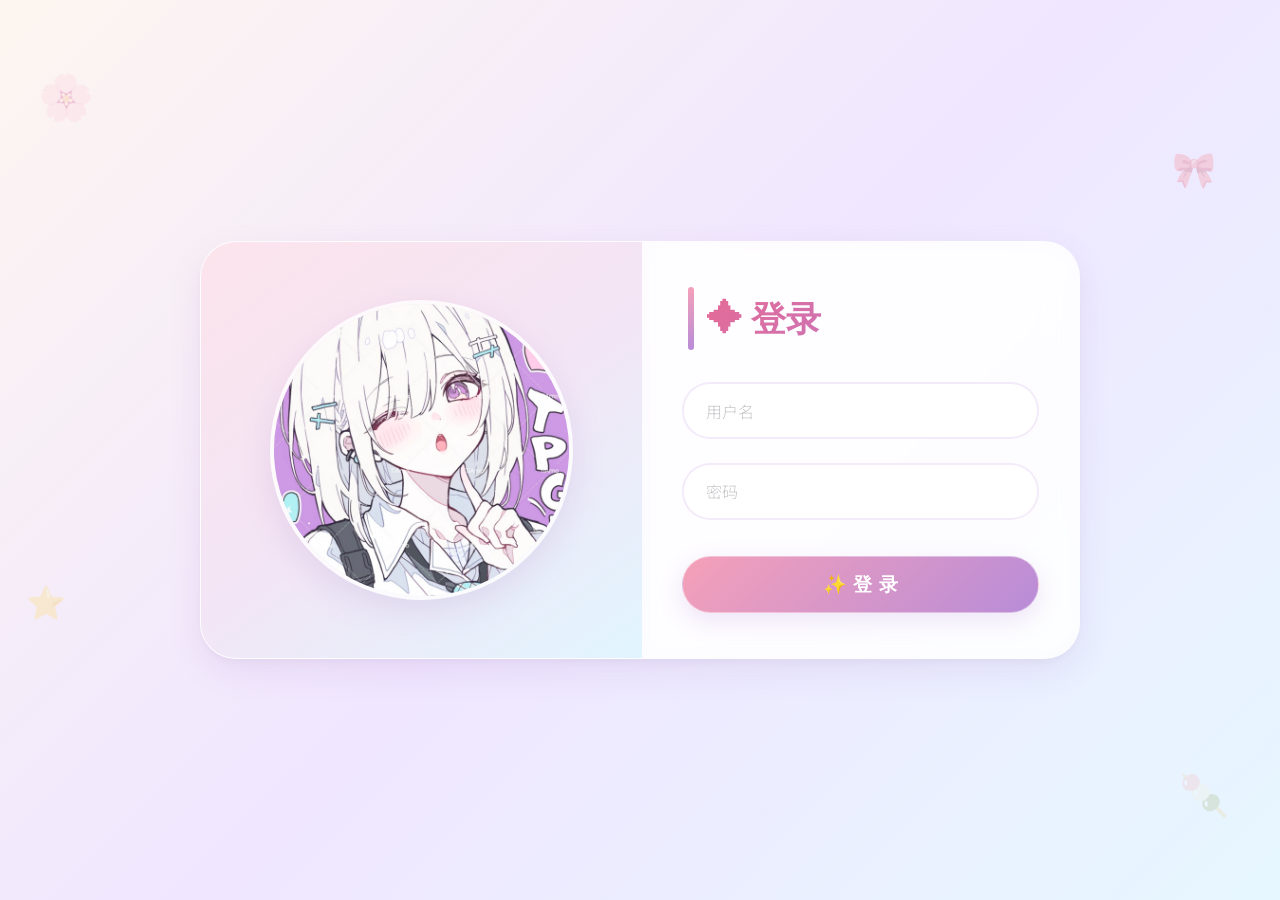
==== index.html @ 67e8c261 "v1.0.0: 次元书屋轻小说文库 - 初始版本 功能: - 登录页面 (index.html) - 张三/123456 - 轻小说文库首页 (pages/library.html) - 20部轻小说" ====
<!DOCTYPE html>
<html lang="zh-CN">
<head>
  <meta charset="UTF-8">
  <meta name="viewport" content="width=device-width, initial-scale=1.0">
  <title>🌸 登录 · 次元书屋</title>
  <link rel="stylesheet" href="assets/css/base.css">
  <style>
    /* ===== 登录页专属样式 ===== */
    body {
      display: flex;
      align-items: center;
      justify-content: center;
      padding: 1.5rem;
    }

    /* 登录卡片 */
    .login-box {
      display: flex;
      max-width: 880px;
      width: 100%;
      background: rgba(255, 255, 255, 0.55);
      backdrop-filter: blur(16px);
      -webkit-backdrop-filter: blur(16px);
      border-radius: 36px;
      box-shadow: var(--shadow-lg), var(--shadow-sm);
      overflow: hidden;
      border: 1px solid rgba(255, 255, 255, 0.7);
      transition: all 0.3s ease;
      position: relative;
      z-index: 1;
    }
    .login-box:hover {
      box-shadow: var(--shadow-hover), var(--shadow-sm);
    }

    /* 左边图片 */
    .left-img {
      flex: 1.1;
      background: linear-gradient(145deg, #fce4ec, #f3e5f5, #e1f5fe);
      display: flex;
      align-items: center;
      justify-content: center;
      padding: 2rem 1.5rem;
      min-height: 380px;
    }
    .left-img img {
      max-width: 100%;
      max-height: 300px;
      width: auto;
      height: auto;
      border-radius: 50%;
      object-fit: cover;
      box-shadow: 0 12px 32px rgba(150, 100, 180, 0.15);
      border: 4px solid rgba(255, 255, 255, 0.8);
      transition: transform 0.4s cubic-bezier(.34,1.56,.64,1), box-shadow 0.4s ease;
    }
    .left-img img:hover {
      transform: scale(1.05) rotate(-2deg);
      box-shadow: 0 18px 40px rgba(150, 100, 180, 0.2);
    }

    /* 右边表单 */
    .right-form {
      flex: 1;
      padding: 2.8rem 2.5rem;
      display: flex;
      flex-direction: column;
      justify-content: center;
      background: rgba(255, 255, 255, 0.5);
      backdrop-filter: blur(8px);
      -webkit-backdrop-filter: blur(8px);
    }
    .right-form h2 {
      font-size: 2.2rem;
      font-weight: 600;
      font-family: var(--font-display);
      letter-spacing: -0.01em;
      margin-bottom: 2rem;
      background: linear-gradient(135deg, var(--color-accent), var(--color-primary));
      -webkit-background-clip: text;
      -webkit-text-fill-color: transparent;
      background-clip: text;
      border-left: 6px solid transparent;
      padding-left: 1.2rem;
      position: relative;
    }
    .right-form h2::before {
      content: '';
      position: absolute;
      left: 0; top: 0; bottom: 0;
      width: 6px;
      background: linear-gradient(180deg, var(--color-secondary), var(--color-primary-light));
      border-radius: 3px;
    }

    .input-item {
      margin-bottom: 1.5rem;
    }
    .input-item input {
      width: 100%;
      padding: 0.9rem 1.4rem;
      font-size: 1rem;
      font-family: var(--font-sans);
      border: 2px solid rgba(176, 124, 216, 0.15);
      border-radius: 28px;
      outline: none;
      background: rgba(255, 255, 255, 0.7);
      backdrop-filter: blur(4px);
      transition: border 0.3s ease, box-shadow 0.3s ease, background 0.3s ease;
    }
    .input-item input:focus {
      border-color: var(--color-primary);
      box-shadow: 0 0 0 4px rgba(176, 124, 216, 0.12);
      background: rgba(255, 255, 255, 0.9);
    }
    .input-item input::placeholder {
      color: var(--text-muted);
      font-weight: 300;
    }

    .login-btn {
      background: linear-gradient(135deg, var(--color-secondary), var(--color-primary-light));
      color: white;
      border: none;
      padding: 0.9rem 1.8rem;
      font-size: 1.2rem;
      font-weight: 600;
      font-family: var(--font-display);
      border-radius: 40px;
      cursor: pointer;
      margin-top: 0.8rem;
      transition: all var(--transition-spring);
      box-shadow: 0 8px 24px rgba(176, 124, 216, 0.2);
      border: 1px solid rgba(255, 255, 255, 0.4);
      letter-spacing: .04em;
    }
    .login-btn:hover {
      transform: translateY(-2px) scale(1.02);
      box-shadow: 0 12px 32px rgba(176, 124, 216, 0.3);
      background: linear-gradient(135deg, #f08ca8, #a86dd0);
    }
    .login-btn:active {
      transform: translateY(1px) scale(0.98);
      box-shadow: 0 4px 12px rgba(176, 124, 216, 0.15);
    }

    /* Toast */
    #login-toast {
      position: fixed;
      top: 24px;
      left: 50%;
      transform: translateX(-50%) translateY(-20px);
      min-width: 260px;
      max-width: 90vw;
      padding: 14px 26px;
      font-family: var(--font-sans);
      font-size: 1.05rem;
      font-weight: 500;
      text-align: center;
      border-radius: 60px;
      backdrop-filter: blur(16px);
      -webkit-backdrop-filter: blur(16px);
      z-index: 9999;
      opacity: 0;
      transition: opacity 0.35s ease, transform 0.35s var(--transition-spring);
      pointer-events: none;
      letter-spacing: 0.3px;
      background: rgba(40, 30, 50, 0.85);
      border: 1px solid rgba(255, 255, 255, 0.15);
      color: white;
      box-shadow: 0 12px 32px rgba(0, 0, 0, 0.1);
    }
    #login-toast.show {
      opacity: 1;
      transform: translateX(-50%) translateY(0);
    }
    #login-toast.success {
      background: rgba(40, 60, 50, 0.9);
      border-left: 6px solid #6fcf97;
    }
    #login-toast.error {
      background: rgba(70, 40, 45, 0.9);
      border-left: 6px solid #e07373;
    }

    /* 移动端 */
    @media (max-width: 640px) {
      .login-box {
        flex-direction: column;
        border-radius: 28px;
      }
      .left-img {
        padding: 1.8rem;
        min-height: 200px;
      }
      .right-form {
        padding: 1.8rem 2rem 2.5rem;
      }
      .right-form h2 {
        font-size: 1.9rem;
      }
    }
  </style>
</head>
<body>

  <!-- 浮动装饰 -->
  <div class="deco">🌸</div>
  <div class="deco">🎀</div>
  <div class="deco">⭐</div>
  <div class="deco">🍡</div>

  <!-- 登录卡片 -->
  <div class="login-box">
    <div class="left-img">
      <img src="assets/images/IMG_20260409_223616.jpg" alt="头像">
    </div>

    <div class="right-form">
      <h2>✦ 登录</h2>
      <div class="input-item">
        <input type="text" placeholder="用户名" id="usernameInput" value="">
      </div>
      <div class="input-item">
        <input type="password" placeholder="密码" id="passwordInput" value="">
      </div>
      <button class="login-btn" id="loginButton">✨ 登 录</button>
    </div>
  </div>

  <div id="login-toast"></div>

  <script src="assets/js/utils/storage.js"></script>
  <script src="assets/js/components/toast.js"></script>
  <script>
    (function() {
      "use strict";

      const VALID_USERNAME = '张三';
      const VALID_PASSWORD = '123456';

      const usernameInput = document.getElementById('usernameInput');
      const passwordInput = document.getElementById('passwordInput');
      const loginBtn = document.getElementById('loginButton');
      const toastEl = document.getElementById('login-toast');

      let toastTimer = null;

      function showLoginToast(message, type = 'info') {
        if (toastTimer) {
          clearTimeout(toastTimer);
          toastTimer = null;
        }
        toastEl.textContent = message;
        toastEl.className = '';
        if (type === 'success') toastEl.classList.add('success');
        else if (type === 'error') toastEl.classList.add('error');
        toastEl.classList.add('show');

        toastTimer = setTimeout(() => {
          toastEl.classList.remove('show');
          toastTimer = null;
        }, 2800);
      }

      function handleLogin() {
        const username = usernameInput.value.trim();
        const password = passwordInput.value;

        if (!username) {
          showLoginToast('❓ 请输入用户名', 'error');
          return;
        }
        if (!password) {
          showLoginToast('❓ 请输入密码', 'error');
          return;
        }

        if (username === VALID_USERNAME && password === VALID_PASSWORD) {
          if (toastTimer) clearTimeout(toastTimer);
          toastEl.textContent = '✅ 登录成功！正在进入次元书屋...';
          toastEl.className = '';
          toastEl.classList.add('success', 'show');

          // 保存登录状态
          Storage.set('user', { name: VALID_USERNAME, avatar: '三' });

          setTimeout(() => {
            window.location.href = 'pages/library.html';
          }, 800);
        } else {
          let errorMsg = '';
          if (username !== VALID_USERNAME && password !== VALID_PASSWORD) {
            errorMsg = '❌ 账号和密码均错误';
          } else if (username !== VALID_USERNAME) {
            errorMsg = '❌ 账号不存在';
          } else if (password !== VALID_PASSWORD) {
            errorMsg = '❌ 密码错误';
          }
          if (!errorMsg) errorMsg = '❌ 登录失败，请检查输入';

          showLoginToast(errorMsg, 'error');

          loginBtn.style.transform = 'translateX(2px)';
          setTimeout(() => loginBtn.style.transform = '', 80);
          setTimeout(() => loginBtn.style.transform = 'translateX(-2px)', 120);
          setTimeout(() => loginBtn.style.transform = '', 200);
        }
      }

      if (loginBtn) {
        loginBtn.removeAttribute('onclick');
        loginBtn.addEventListener('click', handleLogin);
      }
      if (passwordInput) {
        passwordInput.addEventListener('keypress', (e) => {
          if (e.key === 'Enter') { e.preventDefault(); handleLogin(); }
        });
      }
      if (usernameInput) {
        usernameInput.addEventListener('keypress', (e) => {
          if (e.key === 'Enter') { e.preventDefault(); handleLogin(); }
        });
      }

      console.log('🔐 登录验证已启用 — 正确账号: 张三 / 123456');
    })();
  </script>
</body>
</html>
---- assets/css/base.css ----
@import url('https://fonts.googleapis.com/css2?family=Noto+Sans+SC:wght@300;400;500;700&family=Quicksand:wght@300;400;500;600;700&display=swap');

/* ============================================================
   次元书屋 · 基础样式系统 (base.css)
   作用：CSS变量、重置、字体、通用工具类、浮动装饰、入场动画
   ============================================================ */

/* ---------- CSS 变量系统 ---------- */
:root {
  /* 主色调 */
  --color-primary:       #b07cd8;
  --color-primary-light: #b88cd8;
  --color-secondary:     #f5a0b8;
  --color-accent:        #e86a92;
  --color-accent-blue:   #6ab0e8;
  --color-gold:          #f5b342;
  --color-success:       #4caf50;

  /* 背景 */
  --bg-gradient:    linear-gradient(135deg, #fdf6f0 0%, #f0e6ff 50%, #e6f7ff 100%);
  --bg-card:        rgba(255, 255, 255, 0.55);
  --bg-card-hover:  rgba(255, 255, 255, 0.65);
  --bg-solid:       #ffffff;

  /* 文字色阶 */
  --text-primary:   #3d3d4a;
  --text-secondary: rgba(61, 61, 74, 0.6);
  --text-muted:     rgba(61, 61, 74, 0.3);
  --text-ghost:     rgba(61, 61, 74, 0.2);
  --text-white:     #ffffff;

  /* 字体 */
  --font-sans:    'Noto Sans SC', 'Quicksand', sans-serif;
  --font-display: 'Quicksand', sans-serif;

  /* 圆角 */
  --radius-sm:  8px;
  --radius-md:  12px;
  --radius-lg:  16px;
  --radius-xl:  24px;
  --radius-2xl: 36px;
  --radius-full: 100px;

  /* 阴影 */
  --shadow-xs:   0 2px 4px  rgba(0,0,0,0.02);
  --shadow-sm:   0 4px 8px  rgba(0,0,0,0.03);
  --shadow-md:   0 8px 24px rgba(150,100,180,0.1);
  --shadow-lg:   0 12px 32px rgba(150,100,180,0.12);
  --shadow-xl:   0 20px 48px rgba(150,100,180,0.14);
  --shadow-hover:0 24px 56px rgba(150,100,180,0.18);

  /* 过渡 */
  --transition-fast:   0.2s ease;
  --transition-base:   0.3s ease;
  --transition-spring: 0.3s cubic-bezier(.34, 1.56, .64, 1);
  --transition-smooth: 0.7s cubic-bezier(.22, 1, .36, 1);
}

/* ---------- 重置 ---------- */
*, *::before, *::after {
  margin: 0;
  padding: 0;
  box-sizing: border-box;
}

html {
  scroll-behavior: smooth;
  -webkit-font-smoothing: antialiased;
}

body {
  font-family: var(--font-sans);
  background: var(--bg-gradient);
  min-height: 100vh;
  color: var(--text-primary);
  line-height: 1.8;
  overflow-x: hidden;
}

a {
  color: inherit;
  text-decoration: none;
}

img {
  max-width: 100%;
  display: block;
}

button {
  font-family: inherit;
  cursor: pointer;
  border: none;
  outline: none;
}

input, textarea {
  font-family: inherit;
  outline: none;
}

/* ---------- 浮动装饰 ---------- */
.deco {
  position: fixed;
  pointer-events: none;
  z-index: 0;
  opacity: 0.2;
  font-size: 2rem;
  animation: float 8s ease-in-out infinite;
  user-select: none;
}
.deco:nth-child(1) { top: 6%;  left: 3%;  font-size: 2.8rem; animation-delay: 0s;    }
.deco:nth-child(2) { top: 15%; right: 5%; font-size: 2.2rem; animation-delay: 1.2s;  }
.deco:nth-child(3) { bottom:30%; left: 2%;  font-size: 2rem;   animation-delay: 2.8s;  }
.deco:nth-child(4) { bottom:8%;  right: 4%;  font-size: 2.5rem; animation-delay: 3.5s;  }
.deco:nth-child(5) { top: 50%;  left: 95%;  font-size: 1.6rem; animation-delay: 4.5s;  }
.deco:nth-child(6) { top: 70%;  left: 1%;   font-size: 1.8rem; animation-delay: 5.2s;  }

@keyframes float {
  0%, 100% { transform: translateY(0) rotate(0deg);   }
  50%      { transform: translateY(-18px) rotate(6deg); }
}

/* ---------- 入场动画 ---------- */
.a-l   { opacity: 0; transform: translateX(-50px); transition: all var(--transition-smooth); }
.a-r   { opacity: 0; transform: translateX(50px);  transition: all var(--transition-smooth); }
.a-b   { opacity: 0; transform: translateY(30px);  transition: all var(--transition-smooth); }
.a-zb  { opacity: 0; transform: scale(0.7);        transition: all var(--transition-smooth); }
.a-visible { opacity: 1; transform: translate(0) scale(1); }

.d1 { transition-delay: .05s; }  .d2 { transition-delay: .1s;  }
.d3 { transition-delay: .15s; } .d4 { transition-delay: .2s;  }
.d5 { transition-delay: .25s; }  .d6 { transition-delay: .3s;  }
.d7 { transition-delay: .35s; } .d8 { transition-delay: .4s;  }

/* ---------- 通用工具类 ---------- */
.hidden      { display: none !important; }
.invisible   { visibility: hidden; }
.blur-bg {
  background: rgba(255, 255, 255, 0.55);
  backdrop-filter: blur(16px);
  -webkit-backdrop-filter: blur(16px);
  border: 1px solid rgba(255, 255, 255, 0.7);
}
.text-gradient {
  background: linear-gradient(135deg, var(--color-accent), var(--color-primary), var(--color-accent-blue));
  -webkit-background-clip: text;
  -webkit-text-fill-color: transparent;
  background-clip: text;
}
.text-center { text-align: center; }
.flex-center {
  display: flex;
  align-items: center;
  justify-content: center;
}
.container {
  max-width: 1200px;
  margin: 0 auto;
  padding: 0 2rem;
}

/* ---------- 响应式断点 ---------- */
@media (max-width: 768px) {
  .container { padding: 0 1rem; }
}
@media (max-width: 640px) {
  .container { padding: 0 0.75rem; }
}
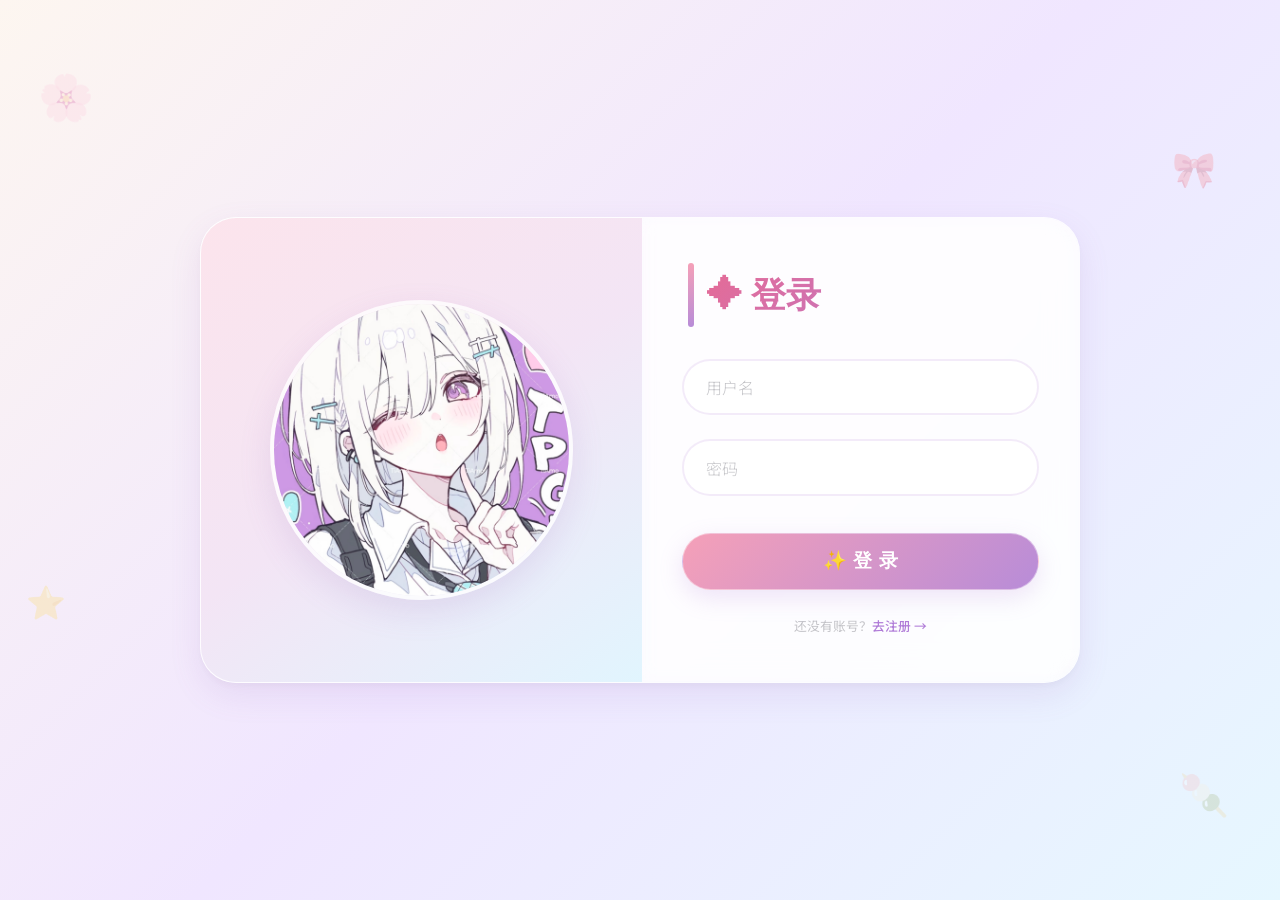
==== commit 1e47fe2b: "优化：登录页面添加'还没有账号？去注册'链接，与注册页相互联通" ====
--- a/index.html
+++ b/index.html
@@ -144,6 +144,19 @@
       transform: translateY(1px) scale(0.98);
       box-shadow: 0 4px 12px rgba(176, 124, 216, 0.15);
     }
+
+    .form-footer {
+      margin-top: 1.5rem;
+      text-align: center;
+      font-size: 0.8rem;
+      color: var(--text-muted);
+    }
+    .form-footer a {
+      color: var(--color-primary);
+      text-decoration: none;
+      font-weight: 500;
+    }
+    .form-footer a:hover { text-decoration: underline; }
 
     /* Toast */
     #login-toast {
@@ -226,6 +239,9 @@
         <input type="password" placeholder="密码" id="passwordInput" value="">
       </div>
       <button class="login-btn" id="loginButton">✨ 登 录</button>
+      <div class="form-footer">
+        还没有账号？<a href="register.html">去注册 →</a>
+      </div>
     </div>
   </div>
 
--- a/assets/css/base.css
+++ b/assets/css/base.css
@@ -160,6 +160,27 @@
   padding: 0 2rem;
 }
 
+/* ---------- 自定义滚动条 ---------- */
+::-webkit-scrollbar { width: 6px; height: 6px; }
+::-webkit-scrollbar-track { background: transparent; }
+::-webkit-scrollbar-thumb { background: rgba(176,124,216,0.25); border-radius: 100px; }
+::-webkit-scrollbar-thumb:hover { background: rgba(176,124,216,0.4); }
+
+/* ---------- 页面内容入场动画 ---------- */
+.section {
+  opacity: 0;
+  transform: translateY(24px);
+  animation: fadeInUp 0.7s cubic-bezier(.22, 1, .36, 1) forwards;
+}
+.section:nth-of-type(1) { animation-delay: 0s; }
+.section:nth-of-type(2) { animation-delay: 0.08s; }
+.section:nth-of-type(3) { animation-delay: 0.16s; }
+.section:nth-of-type(4) { animation-delay: 0.24s; }
+.section:nth-of-type(5) { animation-delay: 0.32s; }
+@keyframes fadeInUp {
+  to { opacity: 1; transform: translateY(0); }
+}
+
 /* ---------- 响应式断点 ---------- */
 @media (max-width: 768px) {
   .container { padding: 0 1rem; }
